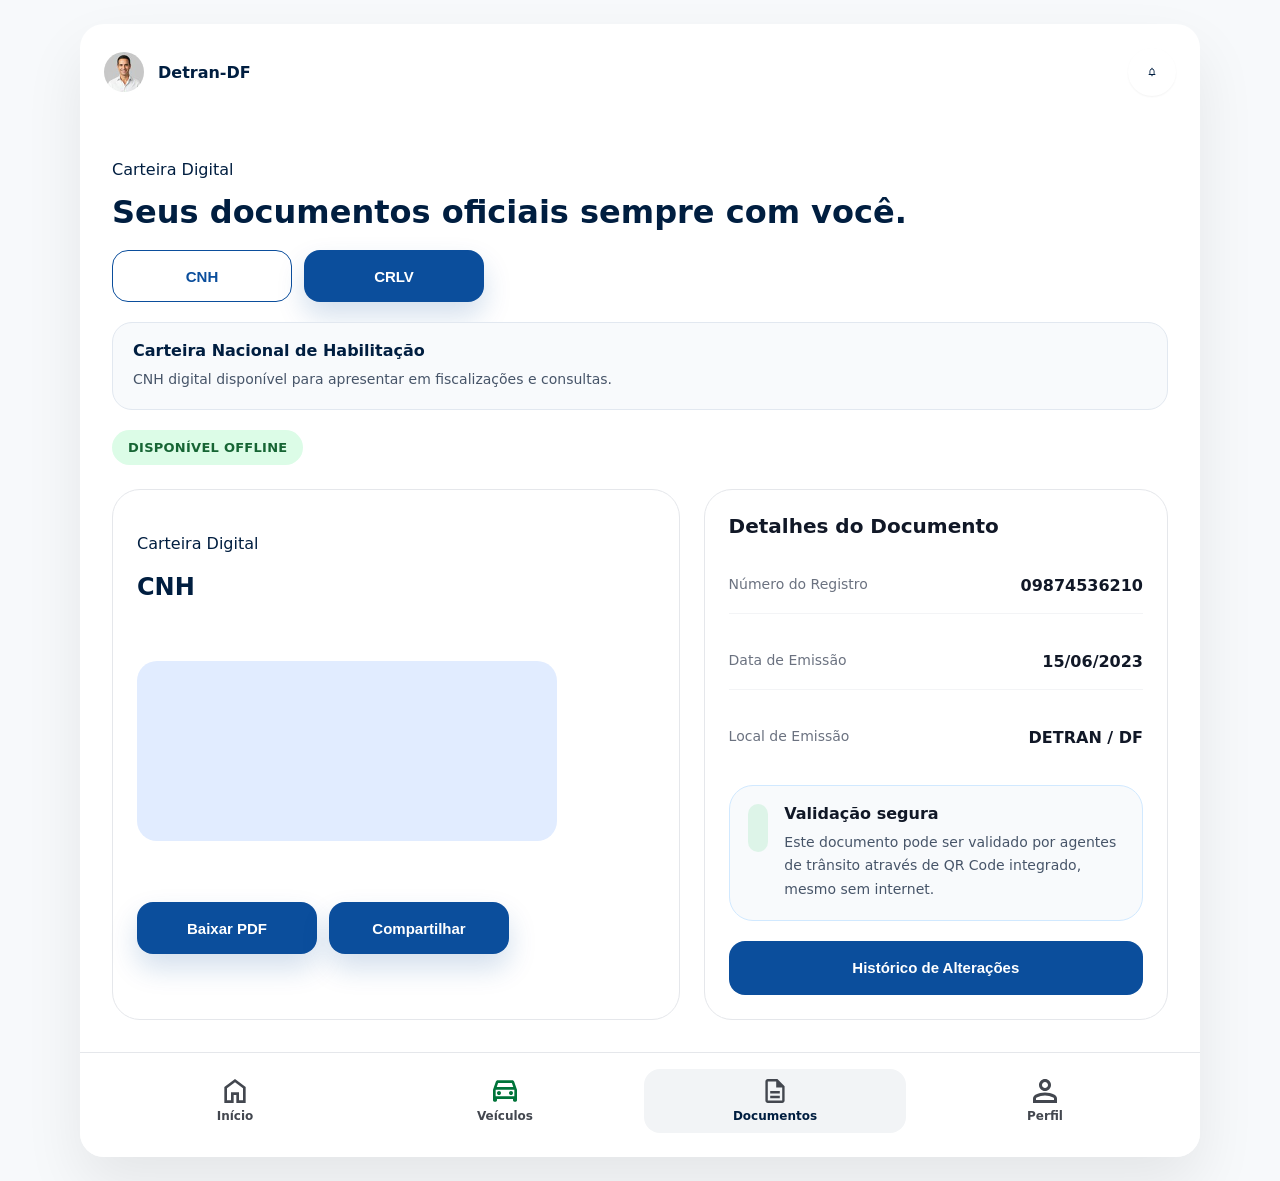
==== carteira.html @ 53cf82f9 "telas brutas adicionadas, refinamento pendente" ====
﻿<!DOCTYPE html>
<html lang="pt-BR">
<head>
  <meta charset="UTF-8">
  <meta name="viewport" content="width=device-width, initial-scale=1.0">
  <title>Documentos | Detran-DF</title>
  <link rel="stylesheet" href="style.css">
</head>
<body>
  <div class="page-shell">
    <header class="header-topappbar">
      <div class="topappbar-left">
        <div class="avatar profile-avatar"></div>
        <div class="brand">
          <strong>Detran-DF</strong>
        </div>
      </div>
      <button class="topappbar-button" aria-label="Opções">
        <img src="assets/top-button-icon.svg" alt="Ícone de opções">
      </button>
    </header>

    <main class="wallet-main">
      <section class="wallet-heading">
        <div>
          <p class="eyebrow">Carteira Digital</p>
          <h1>Seus documentos oficiais sempre com você.</h1>
        </div>
        <div class="wallet-actions">
          <button class="secondary-button active" data-document="cnh">CNH</button>
          <button class="secondary-button" data-document="crlv">CRLV</button>
        </div>
        <div class="wallet-document-summary" id="walletDocumentSummary">
          <strong class="wallet-summary-title">Carteira Nacional de Habilitação</strong>
          <p class="wallet-summary-text">CNH digital disponível para apresentar em fiscalizações e consultas.</p>
        </div>
        <div class="status-pill available">DISPONÍVEL OFFLINE</div>
      </section>

      <section class="wallet-grid">
        <article class="document-card">
          <div class="document-card-header">
            <div>
              <span class="eyebrow" id="walletDocumentCardLabel">Carteira Digital</span>
              <h2 id="walletDocumentCardTitle">CNH</h2>
            </div>
          </div>
          <div class="document-preview-card">
            <div class="document-preview-graphic"></div>
          </div>
          <div class="document-actions">
            <button class="secondary-button">Baixar PDF</button>
            <button class="secondary-button">Compartilhar</button>
          </div>
        </article>

        <article class="details-card">
          <div class="details-card-header">
            <h2>Detalhes do Documento</h2>
          </div>
          <div class="detail-row">
            <span>Número do Registro</span>
            <strong>09874536210</strong>
          </div>
          <div class="detail-row">
            <span>Data de Emissão</span>
            <strong>15/06/2023</strong>
          </div>
          <div class="detail-row">
            <span>Local de Emissão</span>
            <strong>DETRAN / DF</strong>
          </div>

          <article class="security-card">
            <div class="security-card-row">
              <div class="security-icon"></div>
              <div>
                <strong>Validação segura</strong>
                <p>Este documento pode ser validado por agentes de trânsito através de QR Code integrado, mesmo sem internet.</p>
              </div>
            </div>
          </article>

          <button class="primary-button">Histórico de Alterações</button>
        </article>
      </section>
    </main>

    <nav class="nav-active-state">
      <a class="nav-item" href="home.html">
        <img class="nav-icon" src="assets/icon-home.svg" alt="Início">
        <span>Início</span>
      </a>
      <a class="nav-item" href="veiculos.html">
        <img class="nav-icon" src="assets/icon-vehicles-active.svg" alt="Veículos">
        <span>Veículos</span>
      </a>
      <a class="nav-item active" href="carteira.html">
        <img class="nav-icon" src="assets/icon-documents.svg" alt="Documentos">
        <span>Documentos</span>
      </a>
      <a class="nav-item" href="login.html">
        <img class="nav-icon" src="assets/icon-profile.svg" alt="Perfil">
        <span>Perfil</span>
      </a>
    </nav>
  <script src="navigation.js"></script>
  </div>
</body>
</html>
---- style.css ----
:root {
  color-scheme: light;
  font-family: Inter, system-ui, -apple-system, BlinkMacSystemFont, "Segoe UI", sans-serif;
  background: #F7F9FB;
  color: #001E40;
}

* {
  box-sizing: border-box;
}

html,
body {
  margin: 0;
  min-height: 100%;
}

body {
  display: flex;
  align-items: center;
  justify-content: center;
  min-height: 100vh;
  padding: 24px;
  background: #F7F9FB;
}

.html-body {
  width: min(420px, 100%);
}

.page-shell {
  width: min(1120px, 100%);
  max-width: 1120px;
  margin: 0 auto;
  background: #FFFFFF;
  border-radius: 24px;
  overflow: hidden;
  box-shadow: 0 28px 60px rgba(0, 0, 0, 0.08);
}

.vehicles-page {
  width: calc(100vw + 48px);
  max-width: calc(100vw + 48px);
  margin: 0 -24px;
  border-radius: 0;
  box-shadow: none;
  background: #F7F9FB;
}

.header-topappbar {
  display: flex;
  align-items: center;
  justify-content: space-between;
  gap: 16px;
  padding: 24px;
}

.topappbar-left {
  display: flex;
  align-items: center;
  gap: 14px;
}

.header-avatar {
  width: 48px;
  height: 48px;
  border-radius: 9999px;
  object-fit: cover;
}

.brand-text {
  font-size: 14px;
  color: #475569;
}

.center-login-form {
  display: flex;
  flex-direction: column;
  align-items: center;
  width: 100%;
  max-width: 420px;
  padding: 24px;
  margin: 0 auto;
}

.mobile-logo-small-discrete-margin {
  width: 100%;
  padding-bottom: 32px;
}

.mobile-logo-small-discrete {
  display: flex;
  align-items: center;
  gap: 8px;
}

.background-shadow {
  width: 40px;
  height: 40px;
  border-radius: 8px;
  background: #003366;
  box-shadow: 0px 1px 2px rgba(0, 0, 0, 0.05);
  position: relative;
}

.logo-icon {
  width: 100%;
  height: 100%;
}

.logo-text {
  display: block;
  font-size: 20px;
  font-weight: 600;
  line-height: 1.4;
  letter-spacing: -2.5%;
  color: #001E40;
}

.login-card {
  width: 100%;
  background: #FFFFFF;
  border: 1px solid rgba(195, 198, 209, 0.3);
  border-radius: 12px;
  box-shadow: 0px 1px 2px rgba(0, 0, 0, 0.05);
  padding: 32px;
  display: flex;
  flex-direction: column;
  gap: 32px;
}

.login-card-headings {
  display: flex;
  flex-direction: column;
  gap: 8px;
}

.heading-2 .title {
  margin: 0;
  font-size: 24px;
  font-weight: 600;
  line-height: 1.3333333333333333;
  color: #191C1E;
}

.description {
  margin: 0;
  font-size: 14px;
  font-weight: 400;
  line-height: 1.4285714285714286;
  color: #43474F;
}

.form {
  display: flex;
  flex-direction: column;
  gap: 16px;
  width: 100%;
}

.user-field,
.password-field {
  display: flex;
  flex-direction: column;
  gap: 6.5px;
  width: 100%;
}

.label {
  display: block;
  font-size: 12px;
  font-weight: 600;
  letter-spacing: 5%;
  color: #43474F;
}

.password-field-top {
  display: flex;
  justify-content: space-between;
  align-items: center;
  gap: 12px;
  width: 100%;
}

.link {
  font-size: 12px;
  font-weight: 600;
  color: #001E40;
  text-decoration: none;
}

.input-wrapper {
  position: relative;
  width: 100%;
}

.input-field {
  width: 100%;
  border: 1px solid #C3C6D1;
  border-radius: 8px;
  background: #F2F4F6;
  padding: 14px 16px 14px 40px;
  font-size: 16px;
  font-weight: 400;
  line-height: 1.2102272510528564;
  color: #191C1E;
  outline: none;
}

.input-field::placeholder {
  color: #6B7280;
}

.input-icon {
  position: absolute;
  width: 16px;
  height: 16px;
  top: 50%;
  transform: translateY(-50%);
}

.input-icon.left {
  left: 12px;
}

.input-icon.right {
  right: 12px;
}

.remember-me {
  display: flex;
  align-items: center;
  padding-top: 4px;
}

.checkbox-label {
  display: inline-flex;
  align-items: center;
  gap: 8px;
  cursor: pointer;
  user-select: none;
  font-size: 14px;
  line-height: 1.4285714285714286;
  color: #43474F;
}

.checkbox-input {
  position: absolute;
  opacity: 0;
  width: 0;
  height: 0;
}

.checkbox-custom {
  width: 16px;
  height: 16px;
  border: 1px solid #C3C6D1;
  border-radius: 4px;
  background: #FFFFFF;
  display: inline-grid;
  place-items: center;
}

.checkbox-input:checked + .checkbox-custom {
  background: #001E40;
  border-color: #001E40;
}

.button-primary {
  width: 100%;
  border: none;
  border-radius: 8px;
  padding: 16px 0;
  background: #001E40;
  color: #FFFFFF;
  font-size: 20px;
  font-weight: 600;
  cursor: pointer;
  box-shadow: 0px 2px 4px -2px rgba(0, 0, 0, 0.1), 0px 4px 6px -1px rgba(0, 0, 0, 0.1);
}

.horizontal-border {
  display: flex;
  align-items: center;
  justify-content: space-between;
  gap: 12px;
  width: 100%;
  padding-top: 16px;
  border-top: 1px solid rgba(195, 198, 209, 0.3);
}

.help-text {
  margin: 0;
  font-size: 14px;
  font-weight: 400;
  color: #43474F;
}

.button-secondary {
  flex: 1;
  border: 1px solid #001E40;
  background: transparent;
  border-radius: 8px;
  padding: 12px 0;
  color: #001E40;
  font-size: 12px;
  font-weight: 600;
  letter-spacing: 10%;
  text-transform: uppercase;
  cursor: pointer;
}

.footer-credits-margin {
  width: 100%;
  padding-top: 32px;
}

.footer-credits p {
  margin: 0;
  font-size: 12px;
  font-weight: 600;
  letter-spacing: 5%;
  line-height: 1.3333333333333333;
  color: #737780;
  text-align: center;
  white-space: pre-line;
}

.profile-avatar {
  width: 40px;
  height: 40px;
  border-radius: 9999px;
  background-image: url("assets/profile-photo.png");
  background-size: cover;
  background-position: center;
  background-repeat: no-repeat;
}

.topappbar-button {
  width: 48px;
  height: 48px;
  border-radius: 9999px;
  border: none;
  background: #FFFFFF;
  display: inline-flex;
  align-items: center;
  justify-content: center;
  box-shadow: 0px 1px 2px rgba(0, 0, 0, 0.05);
  cursor: pointer;
}

.topappbar-button img {
  width: 20px;
  height: 20px;
}

.main-vehicles {
  display: flex;
  flex-direction: column;
  gap: 32px;
  padding: 32px 24px 0;
}

.vehicle-current-header {
  display: flex;
  justify-content: space-between;
  align-items: center;
  gap: 24px;
  padding: 24px;
  background: #FFFFFF;
  border: 1px solid #C3C6D1;
  border-radius: 24px;
}

.vehicle-current-header h2 {
  margin: 8px 0 0;
  font-size: 28px;
  color: #001E40;
}

.vehicle-current-meta {
  margin: 8px 0 0;
  color: #64748B;
  font-size: 14px;
}

.vehicles-page {
  padding-bottom: 120px;
}

.search-section {
  display: flex;
  flex-direction: column;
  gap: 24px;
  padding: 32px;
  background: #FFFFFF;
  border: 1px solid #C3C6D1;
  border-radius: 24px;
}

.search-heading h2 {
  margin: 0;
  font-size: 24px;
  font-weight: 700;
  line-height: 1.2;
  color: #001E40;
}

.search-heading p {
  margin: 0;
  font-size: 16px;
  line-height: 1.6;
  color: #43474F;
  max-width: 620px;
}

.search-action {
  display: grid;
  grid-template-columns: 1fr auto;
  gap: 16px;
  align-items: center;
}

.search-input {
  position: relative;
  width: 100%;
}

.search-input input {
  width: 100%;
  border: 1px solid #C3C6D1;
  border-radius: 16px;
  background: #F8FAFC;
  padding: 18px 18px 18px 48px;
  font-size: 16px;
  color: #001E40;
}

.search-input-icon {
  position: absolute;
  width: 20px;
  height: 20px;
  left: 16px;
  top: 50%;
  transform: translateY(-50%);
  color: #64748B;
}

.search-button {
  border: none;
  border-radius: 16px;
  background: #001E40;
  color: #FFFFFF;
  padding: 18px 28px;
  font-size: 14px;
  font-weight: 700;
  cursor: pointer;
  min-width: 180px;
}

.main-content-bento-grid {
  display: grid;
  gap: 24px;
  grid-template-columns: 1fr;
}

.fipe-card,
.status-report,
.summary-card {
  background: #FFFFFF;
  border: 1px solid #C3C6D1;
  border-radius: 24px;
  overflow: hidden;
}

.fipe-card {
  position: relative;
  min-height: 320px;
  background: linear-gradient(180deg, #001E40 0%, #102E5A 100%);
  color: #FFFFFF;
  padding: 32px;
  display: grid;
  grid-template-columns: 1fr auto;
  gap: 24px;
  align-items: start;
}

.fipe-card-content {
  display: flex;
  flex-direction: column;
  gap: 24px;
  width: 100%;
}

.fipe-tag {
  display: inline-flex;
  padding: 10px 16px;
  background: rgba(220, 252, 231, 0.22);
  color: #DCFCE7;
  border-radius: 9999px;
  font-size: 13px;
  font-weight: 700;
  letter-spacing: 0.02em;
}

.fipe-card h3 {
  margin: 0;
  font-size: 36px;
  line-height: 1.05;
  color: #FFFFFF;
}

.fipe-meta {
  margin: 0;
  color: #D1D5DB;
  font-size: 14px;
}

.fipe-summary-row {
  display: flex;
  flex-wrap: wrap;
  justify-content: space-between;
  gap: 16px;
  align-items: flex-end;
}

.fipe-label {
  display: block;
  color: #CBD5E1;
  font-size: 13px;
  text-transform: uppercase;
  letter-spacing: 0.12em;
}

.fipe-date {
  display: block;
  margin-top: 6px;
  font-size: 14px;
  font-weight: 700;
  color: #FFFFFF;
}

.fipe-price {
  font-size: 42px;
  font-weight: 800;
  color: #FFFFFF;
}

.vehicle-feature-grid {
  display: grid;
  gap: 12px;
  grid-template-columns: repeat(3, minmax(0, 1fr));
}

.vehicle-feature-card {
  display: flex;
  align-items: center;
  justify-content: center;
  min-height: 84px;
  background: rgba(255, 255, 255, 0.08);
  border: 1px solid rgba(255, 255, 255, 0.14);
  border-radius: 20px;
  color: #FFFFFF;
  font-weight: 700;
  text-align: center;
  padding: 16px;
}

.fipe-card-illustration {
  width: 220px;
  max-width: 100%;
  opacity: 0.9;
}

.summary-card {
  position: relative;
  min-height: 240px;
  padding: 32px;
}

.summary-card h3 {
  margin: 0 0 14px;
  font-size: 22px;
  color: #001E40;
}

.summary-card-text {
  margin: 0 0 26px;
  color: #475569;
  font-size: 15px;
  line-height: 1.7;
  max-width: 420px;
}

.fipe-trend {
  display: flex;
  justify-content: space-between;
  align-items: center;
  gap: 24px;
}

.fipe-trend strong {
  font-size: 32px;
  color: #0F766E;
}

.trend-chart {
  display: flex;
  align-items: flex-end;
  gap: 8px;
  width: 120px;
}

.trend-bar {
  display: block;
  width: 18px;
  background: #C4B5FD;
  border-radius: 9999px 9999px 0 0;
  height: 28px;
}

.trend-bar.active {
  height: 42px;
  background: #0B4E9C;
}

.summary-card-visual {
  position: absolute;
  right: 24px;
  bottom: 24px;
  width: 155px;
  opacity: 0.08;
}

.status-report {
  padding: 32px;
}

.status-report-heading h3 {
  margin: 0 0 20px;
  font-size: 22px;
  font-weight: 700;
  color: #001E40;
}

.status-report-items {
  display: grid;
  gap: 16px;
  grid-template-columns: repeat(3, minmax(0, 1fr));
}

.status-item {
  padding: 24px;
  border: 1px solid #E2E8F0;
  border-radius: 20px;
  background: #F8FAFC;
}

.status-item-title {
  display: inline-flex;
  margin-bottom: 12px;
  padding: 8px 14px;
  border-radius: 9999px;
  background: #E2E8F0;
  color: #0F172A;
  font-size: 12px;
  font-weight: 700;
  text-transform: uppercase;
  letter-spacing: 0.12em;
}

.status-item strong {
  display: block;
  margin: 0 0 10px;
  font-size: 16px;
  color: #0F172A;
}

.status-item p {
  margin: 0;
  color: #475569;
  line-height: 1.7;
  font-size: 14px;
}

.bottom-nav {
  display: grid;
  position: fixed;
  left: 0;
  right: 0;
  bottom: 0;
  z-index: 30;
  grid-template-columns: repeat(4, minmax(0, 1fr));
  gap: 8px;
  padding: 16px 24px 24px;
  background: #FFFFFF;
  border-top: 1px solid #E5E7EB;
}

@media (min-width: 1000px) {
  .main-content-bento-grid {
    grid-template-columns: 1.5fr 1fr;
    align-items: start;
  }

  .fipe-card {
    grid-column: span 2;
    min-height: 360px;
  }
}

@media (max-width: 820px) {
  .main-vehicles {
    padding: 24px 20px 0;
  }

  .search-section {
    padding: 24px;
  }

  .search-action {
    grid-template-columns: 1fr;
  }

  .search-button {
    width: 100%;
  }

  .status-report-items {
    grid-template-columns: 1fr;
  }
}

@media (max-width: 600px) {
  .vehicles-page {
    padding-bottom: 260px;
  }

  .search-input input {
    padding: 16px 16px 16px 44px;
  }

  .fipe-card {
    min-height: auto;
    grid-template-columns: 1fr;
  }

  .fipe-card-illustration {
    width: 100%;
    max-width: 280px;
    margin: 0 auto;
    opacity: 0.9;
  }

  .vehicle-feature-grid {
    grid-template-columns: 1fr;
  }

  .summary-card {
    padding: 24px;
  }

  .status-report {
    padding: 24px;
  }

  .status-report-items,
  .main-content-bento-grid {
    grid-template-columns: 1fr;
  }

  .bottom-nav {
    display: grid;
    position: fixed;
    left: 0;
    right: 0;
    bottom: 0;
    z-index: 30;
    grid-template-columns: repeat(4, minmax(0, 1fr));
    background: #FFFFFF;
    border-top: 1px solid #E5E7EB;
    padding: 10px 0 12px;
  }
}

.hero-section {
  position: relative;
  min-height: 480px;
  overflow: hidden;
}

.hero-content {
  position: relative;
  display: flex;
  flex-direction: column;
  justify-content: center;
  gap: 24px;
  padding: 108px 48px 110px;
  min-height: 480px;
  color: #FFFFFF;
  max-width: 560px;
  margin: 0 auto;
}

@media (min-width: 900px) {
  .services-grid {
    grid-template-columns: repeat(4, minmax(0, 1fr));
  }

  .benefits-grid {
    grid-template-columns: repeat(3, minmax(0, 1fr));
  }

  .footer-top {
    display: grid;
    grid-template-columns: 1.5fr 1fr 1fr;
    gap: 32px;
    align-items: center;
    text-align: left;
  }

  .footer-links {
    justify-self: end;
  }
}

.footer-institutional {
  border-top: 1px solid #C3C6D1;
  padding: 32px 24px;
}

.footer-top {
  display: grid;
  gap: 24px;
  justify-items: center;
}

.footer-brand strong {
  display: block;
  font-size: 16px;
  margin-bottom: 8px;
  color: #001E40;
}

.footer-brand p {
  margin: 0;
  font-size: 14px;
  color: #43474F;
}

.footer-links {
  display: flex;
  flex-wrap: wrap;
  justify-content: center;
  gap: 16px;
}

.footer-links a {
  color: #001E40;
  text-decoration: none;
  font-size: 14px;
}

.footer-copy {
  margin-top: 24px;
  font-size: 12px;
  color: #737780;
  text-align: center;
}

.nav-active-state {
  display: grid;
  grid-template-columns: repeat(4, minmax(0, 1fr));
  gap: 8px;
  padding: 16px 24px 24px;
  background: #FFFFFF;
  border-top: 1px solid #E5E7EB;
}

.nav-item {
  display: inline-flex;
  flex-direction: column;
  align-items: center;
  justify-content: center;
  gap: 6px;
  padding: 10px 8px;
  border-radius: 16px;
  text-decoration: none;
  color: #43474F;
}

.nav-item.active {
  background: #F2F4F6;
  color: #001E40;
}

.nav-icon {
  width: 24px;
  height: 24px;
}

.nav-item span {
  font-size: 12px;
  font-weight: 600;
}

@media (max-width: 900px) {
  .hero-content {
    padding: 80px 24px 80px;
  }
}

@media (max-width: 768px) {
  .page-shell {
    width: 100%;
    border-radius: 0;
  }

  .hero-content {
    padding: 64px 20px 72px;
  }

  .services-grid,
  .benefits-grid {
    grid-template-columns: repeat(2, minmax(0, 1fr));
  }

  .footer-top {
    text-align: center;
  }
}

@media (max-width: 600px) {
  .hero-content {
    padding: 48px 16px 56px;
  }

  .statistics-bento,
  .services-grid,
  .benefits-grid,
  .nav-active-state:not(.bottom-nav) {
    grid-template-columns: 1fr;
  }

  .nav-active-state {
    padding: 12px 16px 24px;
  }
}

@media (max-width: 420px) {
  body {
    padding: 16px;
  }

  .right-side-login-form {
    padding: 24px;
  }
}

.vehicle-detail-page {
  padding-bottom: 180px;
}

.vehicle-detail-main {
  display: grid;
  grid-template-columns: 1.65fr 0.85fr;
  gap: 24px;
  padding: 24px 24px 0;
}

.vehicle-detail-board {
  display: grid;
  gap: 24px;
}

.home-page {
  padding-bottom: 120px;
}

.home-main {
  display: flex;
  flex-direction: column;
  gap: 24px;
  padding: 32px 24px 0;
}

.dashboard-card {
  background: #FFFFFF;
  border: 1px solid #E5E7EB;
  border-radius: 24px;
  padding: 28px;
  display: grid;
  gap: 28px;
  box-shadow: 0 10px 30px rgba(15, 23, 42, 0.06);
}

.dashboard-card-top {
  display: flex;
  align-items: flex-start;
  justify-content: space-between;
  gap: 16px;
}

.dashboard-card-top h1 {
  margin: 0;
  font-size: 32px;
  color: #001E40;
}

.vehicle-subtitle {
  margin: 8px 0 0;
  color: #475569;
  font-size: 14px;
}

.status-pill {
  display: inline-flex;
  align-items: center;
  justify-content: center;
  padding: 10px 18px;
  border-radius: 9999px;
  font-size: 12px;
  font-weight: 700;
  letter-spacing: 0.1em;
  text-transform: uppercase;
}

.status-pill.pending {
  background: #FEE2E2;
  color: #B91C1C;
}

.dashboard-card-body {
  display: grid;
  grid-template-columns: 1fr auto;
  gap: 20px;
  align-items: center;
}

.billing-card {
  background: #F8FAFC;
  border-radius: 20px;
  padding: 24px;
  display: flex;
  flex-direction: column;
  gap: 12px;
}

.billing-title {
  font-size: 15px;
  font-weight: 700;
  color: #001E40;
  text-transform: uppercase;
}

.billing-status {
  margin: 0;
  font-size: 24px;
  color: #0F172A;
}

.dash-pill-row {
  display: flex;
  flex-wrap: wrap;
  gap: 12px;
}

.dash-pill {
  display: inline-flex;
  align-items: center;
  padding: 12px 16px;
  border-radius: 18px;
  font-size: 13px;
  font-weight: 700;
}

.dash-pill-success {
  background: #DCFCE7;
  color: #166534;
}

.dash-pill-warning {
  background: #FEF3C7;
  color: #92400E;
}

.primary-button {
  border: none;
  border-radius: 16px;
  background: #001E40;
  color: #FFFFFF;
  padding: 16px 24px;
  font-size: 14px;
  font-weight: 700;
  cursor: pointer;
  min-width: 176px;
}

.quick-services {
  display: grid;
  grid-template-columns: 1.3fr 1fr;
  gap: 24px;
}

.quick-service-main {
  background: #001E40;
  color: #FFFFFF;
  border-radius: 24px;
  padding: 32px;
  display: flex;
  flex-direction: column;
  gap: 18px;
}

.quick-service-main .eyebrow {
  font-size: 12px;
  letter-spacing: 0.2em;
  text-transform: uppercase;
  color: #94A3B8;
}

.quick-service-main strong {
  font-size: 28px;
  line-height: 1.1;
}

.quick-service-main p {
  margin: 0;
  color: #CBD5E1;
  line-height: 1.7;
}

.quick-service-list {
  display: grid;
  gap: 16px;
}

.quick-service-card {
  display: flex;
  align-items: center;
  gap: 16px;
  border: 1px solid #E2E8F0;
  background: #F8FAFC;
  border-radius: 18px;
  padding: 18px 20px;
  color: #0F172A;
  font-weight: 700;
  text-align: left;
  cursor: pointer;
}

.quick-service-card img {
  width: 24px;
  height: 24px;
}

.alert-section {
  display: grid;
  gap: 20px;
}

.alert-heading {
  display: flex;
  justify-content: space-between;
  align-items: center;
  gap: 16px;
}

.alert-heading h2 {
  margin: 0;
  font-size: 22px;
  color: #001E40;
}

.alert-heading a {
  color: #0B4E9C;
  font-weight: 700;
  text-decoration: none;
}

.alert-card {
  border: 1px solid #E2E8F0;
  border-radius: 20px;
  background: #FFFFFF;
  padding: 24px;
  display: grid;
  gap: 14px;
}

.alert-card-title {
  display: flex;
  align-items: center;
  gap: 12px;
  font-size: 16px;
  font-weight: 700;
  color: #0F172A;
}

.alert-card-title span {
  width: 30px;
  height: 30px;
  display: inline-flex;
  align-items: center;
  justify-content: center;
  border-radius: 9999px;
  background: #FEE2E2;
  color: #B91C1C;
}

.alert-card.alert-success .alert-card-title span {
  background: #DCFCE7;
  color: #166534;
}

.alert-card p {
  margin: 0;
  color: #475569;
  line-height: 1.7;
}

.alert-detail-link {
  color: #0B4E9C;
  font-weight: 700;
  text-decoration: none;
}

.security-card {
  border-radius: 24px;
  padding: 32px;
  background: linear-gradient(180deg, #0B4E9C 0%, #0F172A 100%);
  color: #FFFFFF;
}

.security-card strong {
  display: block;
  font-size: 20px;
  margin-bottom: 12px;
}

.security-card p {
  margin: 0;
  color: #BFDBFE;
  line-height: 1.8;
}

@media (max-width: 980px) {
  .home-main {
    padding: 24px 20px 0;
  }

  .dashboard-card-body {
    grid-template-columns: 1fr;
  }

  .quick-services {
    grid-template-columns: 1fr;
  }
}

@media (max-width: 720px) {
  .page-shell {
    width: 100%;
    border-radius: 0;
  }

  .home-main {
    padding: 16px;
  }

  .dashboard-card {
    padding: 24px;
  }

  .quick-service-main,
  .quick-service-card,
  .alert-card,
  .security-card {
    border-radius: 20px;
  }

  .quick-service-list {
    grid-template-columns: 1fr;
  }

  .nav-active-state {
    grid-template-columns: repeat(4, minmax(0, 1fr));
    padding: 12px 16px 24px;
  }
}

.vehicle-detail-text .eyebrow {
  display: inline-block;
  margin-bottom: 12px;
  font-size: 12px;
  font-weight: 700;
  letter-spacing: 0.18em;
  text-transform: uppercase;
  color: #6B7280;
}

.vehicle-detail-text h1 {
  margin: 0 0 16px;
  font-size: 32px;
  line-height: 1.05;
  color: #111827;
}

.vehicle-detail-meta {
  display: flex;
  flex-wrap: wrap;
  gap: 12px;
  align-items: center;
}

.vehicle-plate,
.vehicle-status-pill {
  display: inline-flex;
  align-items: center;
  gap: 8px;
  padding: 10px 16px;
  border-radius: 9999px;
  font-weight: 700;
  font-size: 14px;
}

.vehicle-plate {
  background: #F3F4F6;
  color: #111827;
}

.vehicle-status-pill {
  background: #DCFCE7;
  color: #166534;
  text-transform: uppercase;
}

.secondary-button {
  min-width: 180px;
  height: 52px;
  padding: 0 24px;
  border: none;
  border-radius: 16px;
  background: #0B4E9C;
  color: #FFFFFF;
  font-size: 15px;
  font-weight: 700;
  cursor: pointer;
  box-shadow: 0 14px 28px rgba(11, 78, 156, 0.18);
}

.detail-grid {
  display: grid;
  grid-template-columns: 1fr;
  gap: 16px;
}

.detail-card {
  background: #FFFFFF;
  border: 1px solid #E5E7EB;
  border-radius: 24px;
  padding: 24px;
  display: flex;
  flex-direction: column;
  gap: 18px;
}

.large-card {
  grid-column: span 1;
}

.detail-card.warning-card {
  border-color: #FEE2E2;
}

.detail-card-header h2 {
  margin: 0;
  font-size: 20px;
  color: #111827;
}

.detail-card-header p {
  margin: 6px 0 0;
  color: #6B7280;
  font-size: 14px;
  line-height: 1.6;
}

.detail-card-body {
  display: flex;
  flex-direction: column;
  gap: 14px;
}

.detail-card-select {
  padding-top: 8px;
  border-top: 1px solid #F3F4F6;
}

.detail-card-select label {
  display: inline-flex;
  align-items: center;
  gap: 10px;
  color: #111827;
  font-weight: 600;
  cursor: pointer;
}

.detail-card-select input[type="checkbox"] {
  width: 18px;
  height: 18px;
}

.card-note {
  margin: 0;
  color: #6B7280;
  font-size: 14px;
}

.detail-card-status {
  display: flex;
  align-items: center;
  justify-content: space-between;
  gap: 16px;
  flex-wrap: wrap;
}

.status-badge.overdue {
  display: inline-flex;
  align-items: center;
  justify-content: center;
  padding: 10px 14px;
  background: #FEE2E2;
  color: #B91C1C;
  border-radius: 9999px;
  font-size: 12px;
  font-weight: 700;
  text-transform: uppercase;
}

.detail-card-value {
  font-size: 32px;
  font-weight: 800;
  color: #111827;
}

.payment-panel {
  display: grid;
  gap: 20px;
  background: #FFFFFF;
  border: 1px solid #E5E7EB;
  border-radius: 24px;
  padding: 28px;
  box-shadow: 0 10px 30px rgba(15, 23, 42, 0.06);
}

.payment-header h2 {
  margin: 0 0 6px;
  font-size: 20px;
  color: #001E40;
}

.payment-card {
  display: flex;
  align-items: center;
  justify-content: space-between;
  gap: 24px;
  border: 1px solid #E5E7EB;
  border-radius: 20px;
  background: #F8FAFC;
  padding: 22px 24px;
  cursor: pointer;
}

.payment-card div {
  display: grid;
  gap: 8px;
}

.payment-card strong {
  font-size: 16px;
  color: #001E40;
}

.payment-card p {
  margin: 0;
  color: #475569;
  font-size: 14px;
}

.pix-card {
  border-color: #DCFCE7;
  background: #ECFDF5;
}

.payment-tag {
  display: inline-flex;
  align-items: center;
  justify-content: center;
  min-width: 56px;
  padding: 8px 12px;
  border-radius: 9999px;
  background: #DCFCE7;
  color: #166534;
  font-size: 12px;
  font-weight: 700;
}

.payment-note {
  background: #F8FAFC;
  border: 1px solid #E2E8F0;
  border-radius: 20px;
  padding: 22px;
  color: #475569;
  font-size: 14px;
  line-height: 1.7;
}

.wallet-main {
  display: grid;
  gap: 24px;
  padding: 24px 32px 32px;
}

.wallet-heading {
  display: grid;
  gap: 20px;
}

.wallet-heading h1 {
  margin: 0;
  font-size: 32px;
  line-height: 1.1;
  color: #001E40;
}

.wallet-actions {
  display: flex;
  gap: 12px;
  flex-wrap: wrap;
}

.wallet-actions .secondary-button.active {
  background: #FFFFFF;
  color: #0B4E9C;
  border: 1px solid #0B4E9C;
  box-shadow: none;
}

.wallet-document-summary {
  background: #F8FAFC;
  border: 1px solid #E2E8F0;
  border-radius: 20px;
  padding: 18px 20px;
  display: grid;
  gap: 8px;
}

.wallet-summary-title {
  margin: 0;
  font-size: 16px;
  color: #001E40;
}

.wallet-summary-text {
  margin: 0;
  color: #475569;
  font-size: 14px;
  line-height: 1.6;
}

.status-pill {
  display: inline-flex;
  align-items: center;
  justify-content: center;
  width: fit-content;
  padding: 10px 16px;
  border-radius: 9999px;
  font-size: 13px;
  font-weight: 700;
  letter-spacing: 0.02em;
}

.status-pill.available {
  background: #DCFCE7;
  color: #166534;
}

.wallet-grid {
  display: grid;
  grid-template-columns: 1.1fr 0.9fr;
  gap: 24px;
}

.document-card,
.details-card {
  background: #FFFFFF;
  border: 1px solid #E5E7EB;
  border-radius: 28px;
  padding: 24px;
  display: grid;
  gap: 20px;
}

.document-card-header {
  display: flex;
  justify-content: space-between;
  align-items: center;
  gap: 16px;
}

.document-card-preview {
  min-height: 280px;
  border-radius: 24px;
  background: linear-gradient(180deg, #E8F3FF 0%, #F8FBFF 100%);
  display: flex;
  align-items: center;
  justify-content: center;
}

.document-preview-graphic {
  width: 100%;
  max-width: 420px;
  height: 180px;
  background: #E1ECFF;
  border-radius: 20px;
}

.document-actions {
  display: flex;
  gap: 12px;
  flex-wrap: wrap;
}

.details-card-header h2 {
  margin: 0;
  font-size: 20px;
  color: #111827;
}

.detail-row {
  display: flex;
  justify-content: space-between;
  gap: 16px;
  padding: 18px 0;
  border-bottom: 1px solid #F3F4F6;
}

.detail-row:last-of-type {
  border-bottom: 0;
}

.detail-row span {
  color: #6B7280;
  font-size: 14px;
}

.detail-row strong {
  color: #111827;
  font-size: 16px;
}

.security-card {
  background: #F8FAFC;
  border: 1px solid #D1E9FF;
  border-radius: 24px;
  padding: 18px;
}

.security-card-row {
  display: flex;
  align-items: flex-start;
  gap: 16px;
}

.security-icon {
  width: 48px;
  height: 48px;
  border-radius: 16px;
  background: #DDF4E8;
}

.security-card strong {
  display: block;
  margin-bottom: 8px;
  font-size: 16px;
  color: #111827;
}

.security-card p {
  margin: 0;
  color: #475569;
  font-size: 14px;
  line-height: 1.7;
}

@media (max-width: 1100px) {
  .wallet-grid {
    grid-template-columns: 1fr;
  }
}

.selected-summary {
  display: grid;
  gap: 18px;
  border: 1px solid #E5E7EB;
  border-radius: 24px;
  padding: 24px;
  background: #FFFFFF;
}

.selected-summary div {
  display: flex;
  justify-content: space-between;
  align-items: center;
  gap: 12px;
}

.modal-overlay {
  display: none;
  position: fixed;
  inset: 0;
  background: rgba(15, 23, 42, 0.45);
  place-items: center;
  z-index: 1000;
  padding: 24px;
}

.modal-overlay.active {
  display: grid;
}

.modal-card {
  width: min(520px, 100%);
  background: #FFFFFF;
  border-radius: 28px;
  padding: 32px;
  box-shadow: 0 24px 80px rgba(15, 23, 42, 0.18);
  display: grid;
  gap: 20px;
  position: relative;
}

.modal-close {
  position: absolute;
  top: 18px;
  right: 18px;
  width: 36px;
  height: 36px;
  border: none;
  background: #F3F4F6;
  border-radius: 50%;
  font-size: 20px;
  line-height: 1;
  cursor: pointer;
}

.modal-card h2 {
  margin: 0;
  font-size: 24px;
  color: #111827;
}

.modal-card p {
  margin: 0;
  color: #475569;
  font-size: 15px;
  line-height: 1.7;
}

.selected-summary span {
  color: #6B7280;
  font-size: 14px;
}

.selected-summary strong {
  font-size: 28px;
  color: #111827;
}

@media (max-width: 1100px) {
  .vehicle-detail-main {
    grid-template-columns: 1fr;
  }
}

@media (max-width: 900px) {
  .vehicle-detail-main {
    grid-template-columns: 1fr;
  }

  .vehicle-detail-hero {
    flex-direction: column;
    align-items: flex-start;
  }
}

@media (max-width: 768px) {
  .footer-fixed {
    bottom: 72px;
  }
}

@media (max-width: 600px) {
  .vehicle-detail-main {
    padding: 16px 16px 0;
  }

  .vehicle-detail-hero {
    padding: 20px;
  }

  .detail-card {
    padding: 20px;
  }

  .payment-panel {
    padding: 20px;
  }

  .payment-card {
    padding: 18px 20px;
  }

  .footer-fixed {
    padding: 16px 16px 16px;
  }

  .nav-active-state {
    display: grid;
    position: fixed;
    left: 0;
    right: 0;
    bottom: 0;
    z-index: 30;
    grid-template-columns: repeat(4, minmax(0, 1fr));
    background: #FFFFFF;
    border-top: 1px solid #E5E7EB;
    padding: 10px 0 12px;
  }

  .vehicle-detail-page {
    padding-bottom: 320px;
  }
}

.footer-fixed {
  position: sticky;
  bottom: 80px;
  z-index: 20;
  background: #FFFFFF;
  padding: 18px 24px 24px;
  border-top: 1px solid #E5E7EB;
}

.footer-summary {
  display: flex;
  justify-content: space-between;
  align-items: center;
  gap: 16px;
}

.footer-summary div {
  display: flex;
  flex-direction: column;
  gap: 8px;
}

.footer-summary span {
  color: #6B7280;
  font-size: 14px;
}

.footer-summary strong {
  font-size: 24px;
  color: #111827;
}

.primary-button {
  min-width: 220px;
  height: 54px;
  border: none;
  border-radius: 16px;
  background: #0B4E9C;
  color: #FFFFFF;
  font-size: 15px;
  font-weight: 700;
  cursor: pointer;
}

@media (max-width: 768px) {
  .footer-fixed {
    bottom: 72px;
  }
}

@media (max-width: 600px) {
  .vehicle-detail-main {
    padding: 16px 16px 0;
  }

  .vehicle-detail-text h1 {
    font-size: 26px;
  }

  .detail-card {
    padding: 20px;
  }

  .footer-fixed {
    padding: 16px 16px 16px;
  }

  .footer-summary {
    flex-direction: column;
    align-items: stretch;
  }

  .primary-button {
    width: 100%;
  }

  .bottom-nav {
    display: grid;
    position: fixed;
    left: 0;
    right: 0;
    bottom: 0;
    z-index: 30;
    grid-template-columns: repeat(4, minmax(0, 1fr));
    background: #FFFFFF;
    border-top: 1px solid #E5E7EB;
    padding: 10px 0 12px;
  }
  .vehicle-detail-page {
    padding-bottom: 262px;
  }
}
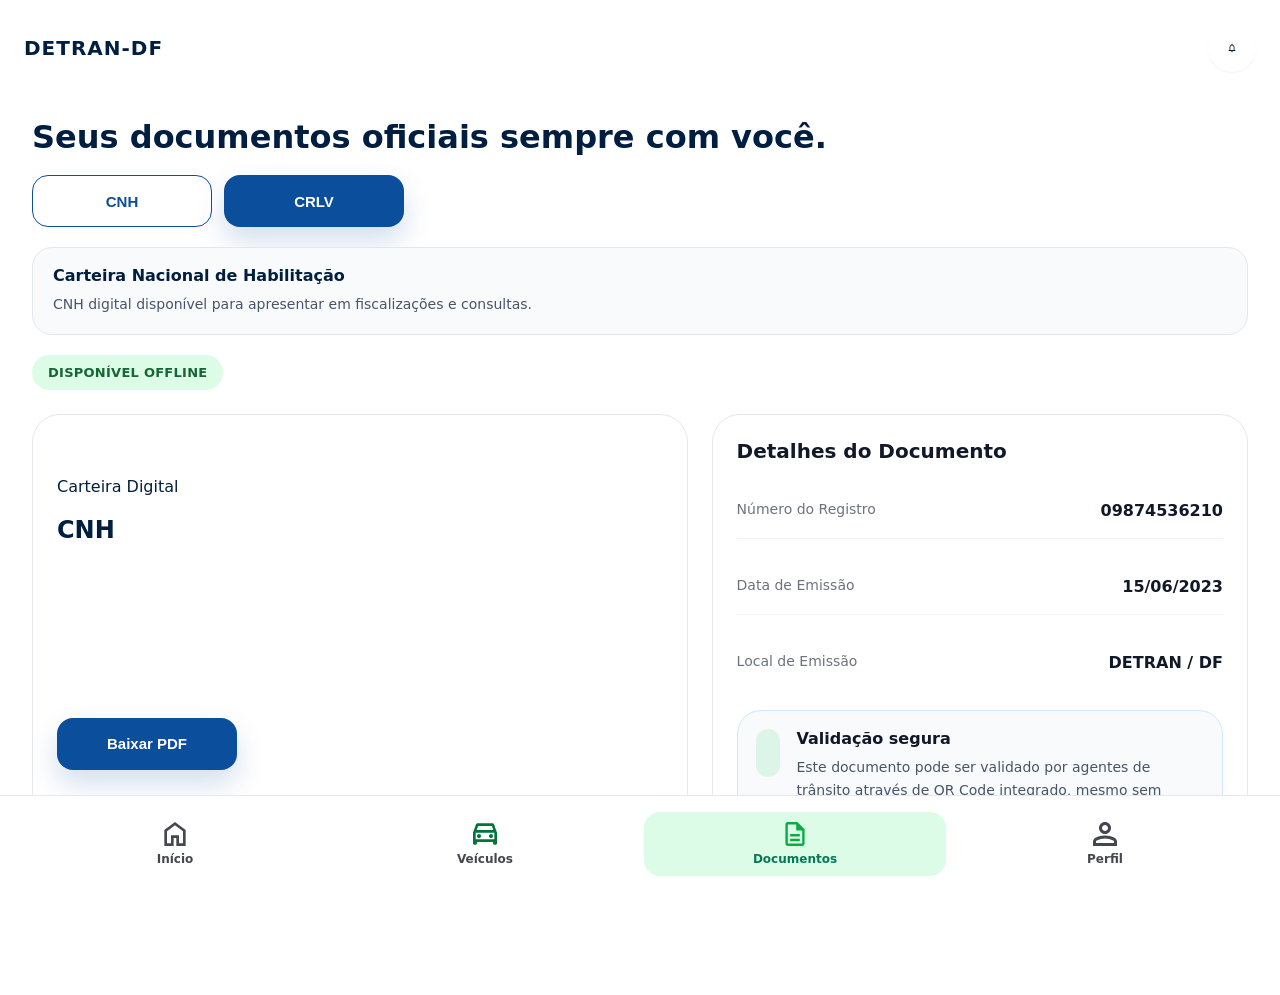
==== commit 174ed26d: "versão final" ====
--- a/carteira.html
+++ b/carteira.html
@@ -10,7 +10,6 @@
   <div class="page-shell">
     <header class="header-topappbar">
       <div class="topappbar-left">
-        <div class="avatar profile-avatar"></div>
         <div class="brand">
           <strong>Detran-DF</strong>
         </div>
@@ -23,7 +22,6 @@
     <main class="wallet-main">
       <section class="wallet-heading">
         <div>
-          <p class="eyebrow">Carteira Digital</p>
           <h1>Seus documentos oficiais sempre com você.</h1>
         </div>
         <div class="wallet-actions">
@@ -41,16 +39,14 @@
         <article class="document-card">
           <div class="document-card-header">
             <div>
-              <span class="eyebrow" id="walletDocumentCardLabel">Carteira Digital</span>
+              <span class="document-card-label" id="walletDocumentCardLabel">Carteira Digital</span>
               <h2 id="walletDocumentCardTitle">CNH</h2>
             </div>
           </div>
           <div class="document-preview-card">
-            <div class="document-preview-graphic"></div>
           </div>
           <div class="document-actions">
-            <button class="secondary-button">Baixar PDF</button>
-            <button class="secondary-button">Compartilhar</button>
+            <button class="secondary-button" id="downloadPdfButton">Baixar PDF</button>
           </div>
         </article>
 
@@ -81,12 +77,11 @@
             </div>
           </article>
 
-          <button class="primary-button">Histórico de Alterações</button>
         </article>
       </section>
     </main>
 
-    <nav class="nav-active-state">
+    <nav class="nav-active-state bottom-nav">
       <a class="nav-item" href="home.html">
         <img class="nav-icon" src="assets/icon-home.svg" alt="Início">
         <span>Início</span>
@@ -99,12 +94,80 @@
         <img class="nav-icon" src="assets/icon-documents.svg" alt="Documentos">
         <span>Documentos</span>
       </a>
-      <a class="nav-item" href="login.html">
+      <a class="nav-item" href="perfil.html">
         <img class="nav-icon" src="assets/icon-profile.svg" alt="Perfil">
         <span>Perfil</span>
       </a>
     </nav>
+
+    <div class="modal-overlay" id="downloadConfirmModal" aria-hidden="true">
+      <div class="modal-card">
+        <button class="modal-close" type="button" aria-label="Fechar">×</button>
+        <h2>Confirmar download</h2>
+        <p>Deseja baixar o PDF do documento agora?</p>
+        <div style="display:flex; gap:12px; justify-content:flex-end; margin-top:16px;">
+          <button class="secondary-button" id="cancelDownloadButton" type="button">Cancelar</button>
+          <button class="primary-button" id="confirmDownloadButton" type="button">Baixar PDF</button>
+        </div>
+      </div>
+    </div>
+
   <script src="navigation.js"></script>
+  <script>
+    document.addEventListener('DOMContentLoaded', function () {
+      var downloadButton = document.getElementById('downloadPdfButton');
+      var modal = document.getElementById('downloadConfirmModal');
+      var closeModalButton = document.querySelector('#downloadConfirmModal .modal-close');
+      var cancelButton = document.getElementById('cancelDownloadButton');
+      var confirmButton = document.getElementById('confirmDownloadButton');
+
+      function openModal() {
+        if (!modal) return;
+        modal.classList.add('active');
+        modal.setAttribute('aria-hidden', 'false');
+      }
+
+      function closeModal() {
+        if (!modal) return;
+        modal.classList.remove('active');
+        modal.setAttribute('aria-hidden', 'true');
+      }
+
+      if (downloadButton) {
+        downloadButton.addEventListener('click', function (event) {
+          event.preventDefault();
+          openModal();
+        });
+      }
+
+      if (closeModalButton) {
+        closeModalButton.addEventListener('click', function () {
+          closeModal();
+        });
+      }
+
+      if (cancelButton) {
+        cancelButton.addEventListener('click', function () {
+          closeModal();
+        });
+      }
+
+      if (confirmButton) {
+        confirmButton.addEventListener('click', function () {
+          closeModal();
+          alert('Download iniciado.');
+        });
+      }
+
+      if (modal) {
+        modal.addEventListener('click', function (event) {
+          if (event.target === modal) {
+            closeModal();
+          }
+        });
+      }
+    });
+  </script>
   </div>
 </body>
 </html>
--- a/style.css
+++ b/style.css
@@ -5,6 +5,105 @@
   color: #001E40;
 }
 
+/* Landing-specific layout (fills viewport) */
+body.landing-body {
+  width: 100%;
+  min-height: 100vh;
+  padding: 0;
+  background: #F7F9FB;
+}
+
+body.landing-body .page-shell {
+  width: 100%;
+  max-width: 100%;
+  min-height: 100vh;
+  margin: 0;
+  border-radius: 0;
+  box-shadow: none;
+}
+
+/* Services / Benefits cards */
+.services-grid,
+.benefits-grid {
+  display: grid;
+  gap: 20px;
+  align-items: stretch;
+}
+
+@media (min-width: 900px) {
+  .services-grid {
+    grid-template-columns: repeat(4, minmax(0, 1fr));
+  }
+
+  .benefits-grid {
+    grid-template-columns: repeat(3, minmax(0, 1fr));
+  }
+}
+
+.services-grid > article,
+.benefits-grid > article {
+  height: 100%;
+}
+
+.service-card,
+.benefit-card {
+  display: flex;
+  flex-direction: column;
+  align-items: center;
+  justify-content: center;
+  gap: 12px;
+  padding: 24px;
+  border-radius: 16px;
+  background: #FFFFFF;
+  border: 1px solid #E2E8F0;
+  text-decoration: none;
+  color: inherit;
+}
+
+.service-icon,
+.benefit-icon {
+  width: 64px;
+  height: 64px;
+  border-radius: 0;
+  background: transparent;
+  display: block;
+  object-fit: none;
+  object-position: left center;
+  padding: 0;
+  margin: 0 auto;
+}
+
+.benefit-icon1 {
+  width: 64px;
+  height: 64px;
+  border-radius: 0;
+  background: transparent;
+  display: block;
+  object-fit: contain;
+  object-position: left center;
+  padding: 0;
+  margin: 0 auto;
+}
+
+
+
+
+.service-card p,
+.benefit-card h3 {
+  margin: 0;
+  font-size: 16px;
+  font-weight: 700;
+  color: #0F172A;
+  text-align: center;
+}
+
+@media (max-width: 900px) {
+  .service-icon,
+  .benefit-icon {
+    width: 64px;
+    height: 64px;
+  }
+}
 * {
   box-sizing: border-box;
 }
@@ -12,7 +111,9 @@
 html,
 body {
   margin: 0;
+  padding: 0;
   min-height: 100%;
+  width: 100%;
 }
 
 body {
@@ -20,31 +121,39 @@
   align-items: center;
   justify-content: center;
   min-height: 100vh;
-  padding: 24px;
   background: #F7F9FB;
 }
 
 .html-body {
-  width: min(420px, 100%);
+  width: 100%;
+  min-height: 100vh;
+  display: flex;
+  align-items: center;
+  justify-content: center;
+  padding: 0;
 }
 
 .page-shell {
-  width: min(1120px, 100%);
-  max-width: 1120px;
-  margin: 0 auto;
+  width: 100vw;
+  max-width: 100%;
+  min-height: 100vh;
+  margin: 0;
   background: #FFFFFF;
-  border-radius: 24px;
-  overflow: hidden;
-  box-shadow: 0 28px 60px rgba(0, 0, 0, 0.08);
+  border-radius: 0;
+  overflow-y: auto;
+  box-shadow: none;
+  padding-bottom: 92px; /* reserve space for footer */
 }
 
 .vehicles-page {
-  width: calc(100vw + 48px);
-  max-width: calc(100vw + 48px);
-  margin: 0 -24px;
+  width: 100vw;
+  max-width: 100%;
+  min-height: 100vh;
+  margin: 0;
   border-radius: 0;
   box-shadow: none;
   background: #F7F9FB;
+  overflow-y: auto;
 }
 
 .header-topappbar {
@@ -68,6 +177,15 @@
   object-fit: cover;
 }
 
+.header-topappbar .brand strong {
+  display: block;
+  font-size: 20px;
+  font-weight: 800;
+  letter-spacing: 0.05em;
+  text-transform: uppercase;
+  color: #001E40;
+}
+
 .brand-text {
   font-size: 14px;
   color: #475569;
@@ -81,6 +199,9 @@
   max-width: 420px;
   padding: 24px;
   margin: 0 auto;
+  min-height: 100vh;
+  justify-content: center;
+  overflow-y: auto;
 }
 
 .mobile-logo-small-discrete-margin {
@@ -784,22 +905,173 @@
 }
 
 .hero-section {
-  position: relative;
-  min-height: 480px;
-  overflow: hidden;
-}
-
-.hero-content {
-  position: relative;
+  display: grid;
+  grid-template-columns: 1.1fr 0.9fr;
+  align-items: center;
+  gap: 64px;
+  min-height: calc(100vh - 120px);
+  padding: 48px 64px;
+  background: linear-gradient(180deg, #001E40 0%, #0B4E9C 100%);
+  color: #FFFFFF;
+}
+
+.hero-background {
+  display: flex;
+  align-items: center;
+  justify-content: center;
+  min-height: 320px;
+}
+
+.hero-logo {
+  width: 100%;
+  max-width: 360px;
+  height: auto;
+  object-fit: contain;
+}
+
+.hero-copy {
+  max-width: 640px;
+}
+
+.eyebrow {
+  display: inline-flex;
+  margin-bottom: 24px;
+  padding: 10px 16px;
+  border-radius: 9999px;
+  background: rgba(255, 255, 255, 0.12);
+  color: #BFDBFE;
+  font-size: 12px;
+  font-weight: 700;
+  letter-spacing: 0.18em;
+  text-transform: uppercase;
+}
+
+.hero-copy h1 {
+  margin: 0;
+  font-size: clamp(40px, 5vw, 64px);
+  line-height: 0.98;
+  max-width: 12ch;
+}
+
+.hero-copy p {
+  margin: 0;
+  max-width: 560px;
+  font-size: 18px;
+  line-height: 1.8;
+  color: rgba(255, 255, 255, 0.82);
+}
+
+.hero-actions {
+  display: flex;
+  flex-wrap: wrap;
+  gap: 28px;
+  align-items: flex-start;
+}
+
+.hero-button {
+  display: inline-flex;
+  align-items: center;
+  justify-content: center;
+  padding: 18px 36px;
+  border-radius: 16px;
+  background: #F8FAFC;
+  color: #001E40;
+  font-size: 16px;
+  font-weight: 700;
+  text-decoration: none;
+  box-shadow: 0 24px 60px rgba(0, 0, 0, 0.12);
+}
+
+.statistics-bento {
+  display: grid;
+  grid-template-columns: repeat(2, minmax(280px, 1fr));
+  gap: 24px;
+  width: min(960px, 100%);
+  margin: 0 auto 48px;
+}
+
+.stat-card {
   display: flex;
   flex-direction: column;
+  gap: 12px;
+  padding: 36px;
+  border-radius: 32px;
+  background: #FFFFFF;
+  color: #001E40;
+  box-shadow: 0 32px 80px rgba(0, 0, 0, 0.08);
+}
+
+.stat-value {
+  font-size: 48px;
+  font-weight: 900;
+}
+
+.stat-label {
+  font-size: 16px;
+  text-transform: uppercase;
+  letter-spacing: 0.18em;
+  color: #475569;
+}
+
+.hero-visual {
+  display: flex;
   justify-content: center;
-  gap: 24px;
-  padding: 108px 48px 110px;
-  min-height: 480px;
-  color: #FFFFFF;
-  max-width: 560px;
-  margin: 0 auto;
+}
+
+.hero-panel {
+  width: 100%;
+  max-width: 500px;
+  padding: 32px;
+  border-radius: 32px;
+  background: rgba(255, 255, 255, 0.12);
+  border: 1px solid rgba(255, 255, 255, 0.18);
+  backdrop-filter: blur(18px);
+}
+
+.hero-panel-title {
+  display: inline-block;
+  margin-bottom: 24px;
+  color: #BFDBFE;
+  font-size: 12px;
+  font-weight: 700;
+  letter-spacing: 0.22em;
+  text-transform: uppercase;
+}
+
+.hero-panel-card {
+  display: grid;
+  gap: 16px;
+  padding: 24px;
+  background: rgba(255, 255, 255, 0.08);
+  border-radius: 24px;
+}
+
+.hero-panel-line {
+  display: block;
+  width: 100%;
+  height: 14px;
+  border-radius: 9999px;
+  background: rgba(255, 255, 255, 0.35);
+}
+
+.hero-panel-line.short {
+  width: 60%;
+}
+
+.hero-panel-meta {
+  display: flex;
+  flex-wrap: wrap;
+  gap: 12px;
+  margin-top: 24px;
+}
+
+.meta-pill {
+  padding: 10px 16px;
+  border-radius: 9999px;
+  font-size: 13px;
+  background: rgba(255, 255, 255, 0.12);
+  color: #DFF6FF;
+  font-weight: 700;
 }
 
 @media (min-width: 900px) {
@@ -825,14 +1097,16 @@
 }
 
 .footer-institutional {
+  position: static;
   border-top: 1px solid #C3C6D1;
   padding: 32px 24px;
+  background: #FFFFFF;
 }
 
 .footer-top {
   display: grid;
   gap: 24px;
-  justify-items: center;
+  justify-items: start;
 }
 
 .footer-brand strong {
@@ -890,8 +1164,12 @@
 }
 
 .nav-item.active {
-  background: #F2F4F6;
-  color: #001E40;
+  background: #DCFCE7;
+  color: #047857;
+}
+
+.nav-item.active .nav-icon {
+  filter: invert(39%) sepia(88%) saturate(523%) hue-rotate(89deg) brightness(95%) contrast(92%);
 }
 
 .nav-icon {
@@ -903,7 +1181,6 @@
   font-size: 12px;
   font-weight: 600;
 }
-
 @media (max-width: 900px) {
   .hero-content {
     padding: 80px 24px 80px;
@@ -961,6 +1238,10 @@
   padding-bottom: 180px;
 }
 
+/* Hide header action button (small blue icon) on vehicle detail page */
+.vehicle-detail-page .topappbar-button {
+  display: none;
+}
 .vehicle-detail-main {
   display: grid;
   grid-template-columns: 1.65fr 0.85fr;
@@ -1152,6 +1433,10 @@
 .quick-service-card img {
   width: 24px;
   height: 24px;
+  display: block  ;
+  object-fit: fill;
+  object-position:right center;
+  
 }
 
 .alert-section {
@@ -1449,14 +1734,20 @@
   background: #FFFFFF;
   border: 1px solid #E5E7EB;
   border-radius: 24px;
-  padding: 28px;
+  padding: 36px;
   box-shadow: 0 10px 30px rgba(15, 23, 42, 0.06);
+  height: fit-content;
 }
 
 .payment-header h2 {
   margin: 0 0 6px;
   font-size: 20px;
   color: #001E40;
+}
+
+.payment-methods {
+  display: grid;
+  gap: 16px;
 }
 
 .payment-card {
@@ -1490,6 +1781,19 @@
 .pix-card {
   border-color: #DCFCE7;
   background: #ECFDF5;
+}
+
+.payment-card.selected {
+  border-color: #0B4E9C;
+  background: #E8F1FF;
+}
+
+.payment-card.selected strong {
+  color: #0B4E9C;
+}
+
+.payment-card.selected p {
+  color: #334155;
 }
 
 .payment-tag {
@@ -1513,6 +1817,9 @@
   color: #475569;
   font-size: 14px;
   line-height: 1.7;
+  font: inherit;
+  height: fit-content;
+  
 }
 
 .wallet-main {
@@ -1701,18 +2008,19 @@
 
 .selected-summary {
   display: grid;
-  gap: 18px;
+  gap: 12px;
   border: 1px solid #E5E7EB;
   border-radius: 24px;
   padding: 24px;
   background: #FFFFFF;
+  height: fit-content;
 }
 
 .selected-summary div {
   display: flex;
   justify-content: space-between;
   align-items: center;
-  gap: 12px;
+  gap: 6px;
 }
 
 .modal-overlay {
